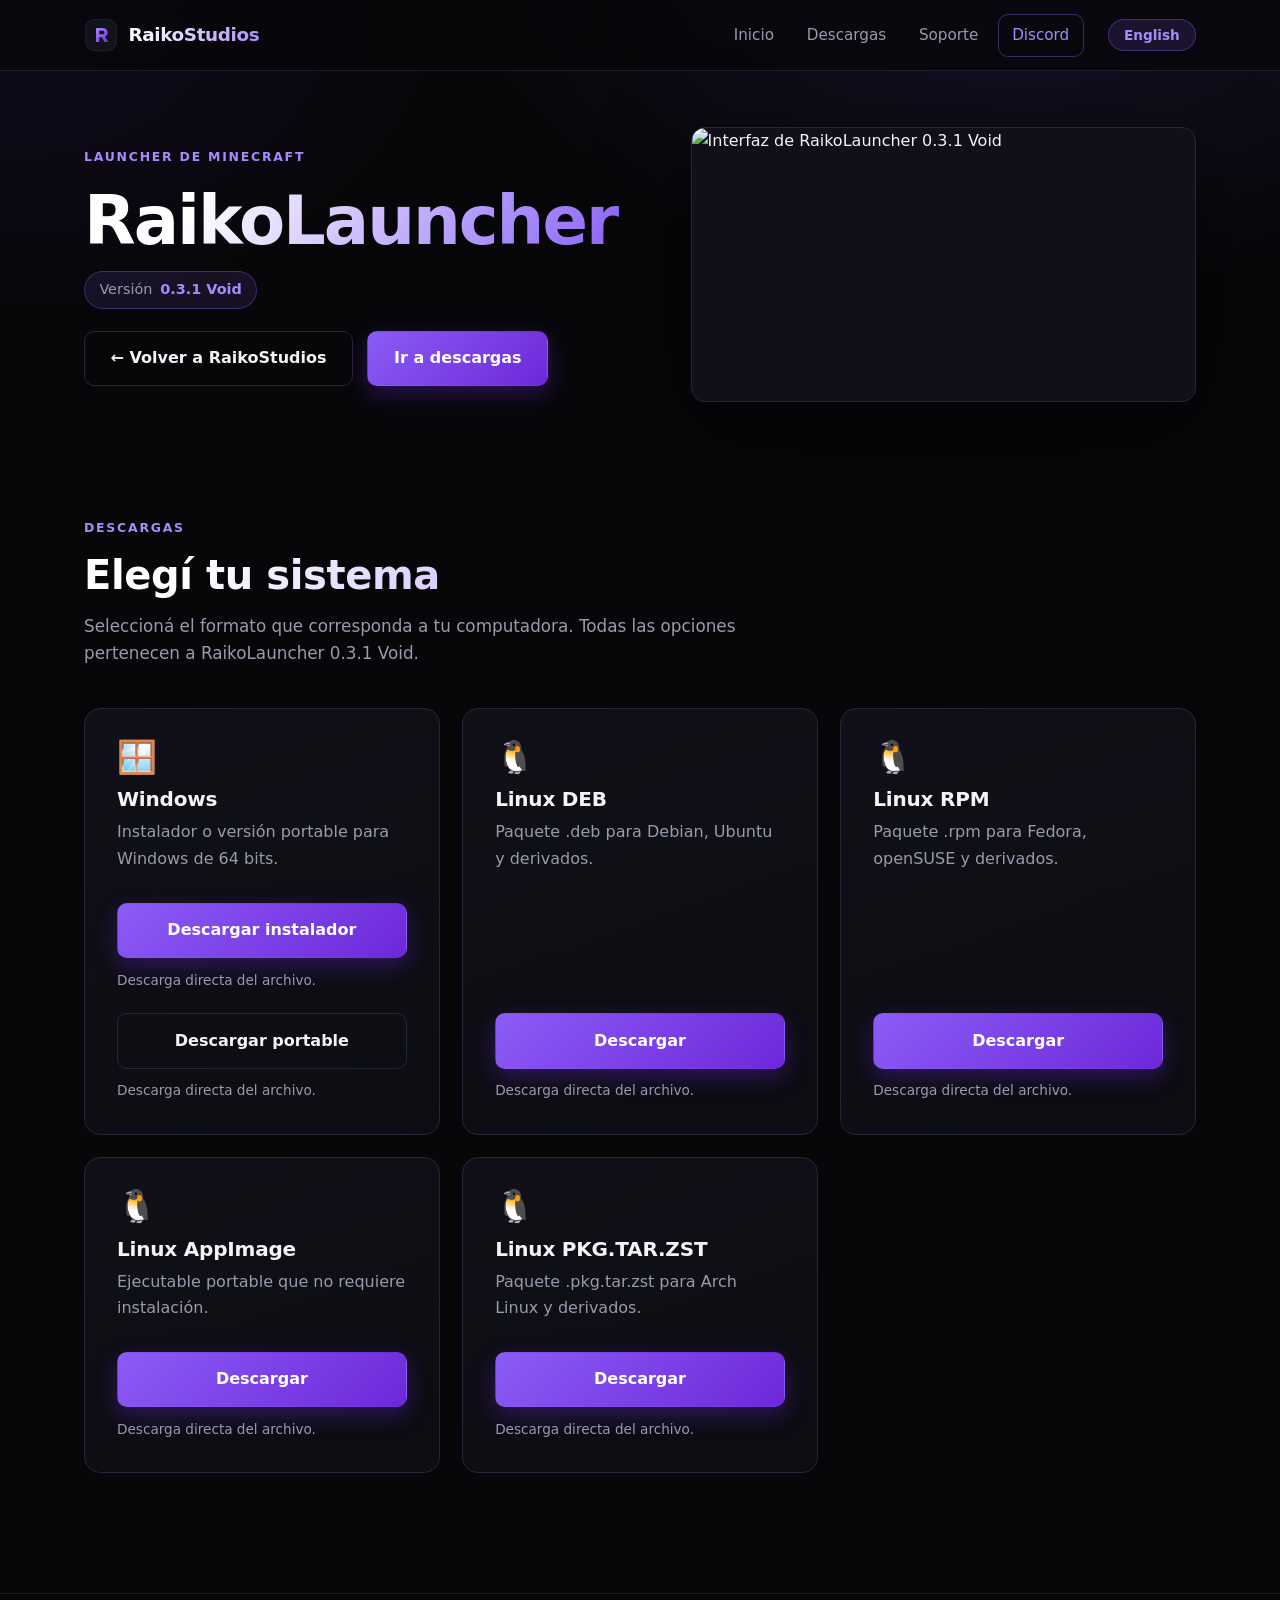
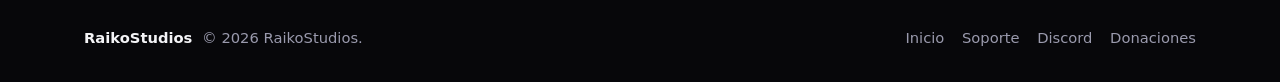
==== raikolauncher.html @ 1c82a844 "Add files via upload" ====
<!DOCTYPE html>
<html lang="es">
<head>
    <meta charset="UTF-8">
    <meta name="viewport" content="width=device-width, initial-scale=1.0">
    <title>RaikoLauncher 0.3.1 Void — RaikoStudios</title>
    <meta name="description"
          content="Descargá RaikoLauncher 0.3.1 Void para Windows y Linux. Una forma sencilla, moderna y personalizable de entrar a Minecraft.">
    <link rel="stylesheet" href="styles.css">
</head>

<body>
    <!-- ===================== ENCABEZADO / NAVEGACIÓN ===================== -->
    <header class="site-header">
        <div class="site-header__inner">
            <a class="brand" href="index.html" aria-label="RaikoStudios, volver al inicio">
                <svg class="brand__mark" viewBox="0 0 48 48" width="34" height="34" aria-hidden="true" focusable="false">
                    <defs>
                        <linearGradient id="brandGrad" x1="0" y1="0" x2="1" y2="1">
                            <stop offset="0" stop-color="#a78bfa"/>
                            <stop offset="1" stop-color="#6d28d9"/>
                        </linearGradient>
                    </defs>
                    <rect x="2" y="2" width="44" height="44" rx="13" fill="#12121a" stroke="#2a2a3a"/>
                    <path d="M17 34V14h9.2c4.4 0 7.3 2.4 7.3 6.4 0 2.7-1.4 4.7-3.7 5.7l4.5 7.9h-5.3l-3.9-7h-3.5v7H17Zm4.6-10.9h4c2 0 3.2-1 3.2-2.6 0-1.7-1.2-2.6-3.2-2.6h-4v5.2Z"
                          fill="url(#brandGrad)"/>
                </svg>
                <span class="brand__name">RaikoStudios</span>
            </a>

            <button class="nav-toggle" id="navToggle" aria-expanded="false" aria-controls="primaryNav" aria-label="Abrir menú">
                <span></span><span></span><span></span>
            </button>

            <nav class="nav" id="primaryNav" aria-label="Navegación principal">
                <ul class="nav__list">
                    <li><a class="nav__link" href="index.html" data-es="Inicio" data-en="Home">Inicio</a></li>
                    <li><a class="nav__link" href="#descargas" data-es="Descargas" data-en="Downloads">Descargas</a></li>
                    <li><a class="nav__link" href="index.html#soporte" data-es="Soporte" data-en="Support">Soporte</a></li>
                    <li><a class="nav__link nav__link--accent" href="https://discord.gg/mD6zvqbBMW" target="_blank" rel="noopener noreferrer">Discord</a></li>
                </ul>
                <button class="lang-toggle" id="langToggle" type="button">
                    <span id="langText">English</span>
                </button>
            </nav>
        </div>
    </header>

    <main>
        <!-- ===================== PRESENTACIÓN DEL LAUNCHER ===================== -->
        <section class="hero hero--compact" id="inicio">
            <div class="hero__inner">
                <div class="hero__content">
                    <p class="eyebrow" data-es="Launcher de Minecraft" data-en="Minecraft Launcher">Launcher de Minecraft</p>
                    <h1 class="hero__title">RaikoLauncher</h1>
                    <div class="version-badge">
                        <span data-es="Versión" data-en="Version">Versión</span>
                        <strong>0.3.1 Void</strong>
                    </div>
                    <div class="hero__actions">
                        <a class="btn btn--ghost" href="index.html"
                           data-es="← Volver a RaikoStudios" data-en="← Back to RaikoStudios">← Volver a RaikoStudios</a>
                        <a class="btn btn--primary" href="#descargas"
                           data-es="Ir a descargas" data-en="Go to downloads">Ir a descargas</a>
                    </div>
                </div>

                <div class="hero__visual">
                    <img class="launcher-art" src="RaikoLauncher.png"
                         alt="Interfaz de RaikoLauncher 0.3.1 Void"
                         width="1360" height="738">
                </div>
            </div>
        </section>

        <!-- ===================== DESCARGAS ===================== -->
        <section class="section" id="descargas">
            <div class="section__head">
                <p class="eyebrow" data-es="Descargas" data-en="Downloads">Descargas</p>
                <h2 class="section__title" data-es="Elegí tu sistema" data-en="Choose your system">Elegí tu sistema</h2>
                <p class="section__subtitle"
                   data-es="Seleccioná el formato que corresponda a tu computadora. Todas las opciones pertenecen a RaikoLauncher 0.3.1 Void."
                   data-en="Select the format that matches your computer. All options belong to RaikoLauncher 0.3.1 Void.">
                    Seleccioná el formato que corresponda a tu computadora. Todas las opciones pertenecen a RaikoLauncher 0.3.1 Void.
                </p>
            </div>

            <div class="downloads-grid">
                <article class="card download-card">
                    <span class="download-card__icon" aria-hidden="true">🪟</span>
                    <h3>Windows</h3>
                    <p class="download-card__desc"
                       data-es="Instalador o versión portable para Windows de 64 bits."
                       data-en="Installer or portable version for 64-bit Windows.">Instalador o versión portable para Windows de 64 bits.</p>
                    <a class="btn btn--primary download-btn" data-download="windows_setup" href="#" data-es="Descargar instalador" data-en="Download installer">Descargar instalador</a>
                    <p class="download-note" data-download-note="windows_setup"></p>
                    <a class="btn btn--ghost download-btn" data-download="windows_portable" href="#" data-es="Descargar portable" data-en="Download portable">Descargar portable</a>
                    <p class="download-note" data-download-note="windows_portable"></p>
                </article>

                <article class="card download-card">
                    <span class="download-card__icon" aria-hidden="true">🐧</span>
                    <h3>Linux DEB</h3>
                    <p class="download-card__desc"
                       data-es="Paquete .deb para Debian, Ubuntu y derivados."
                       data-en=".deb package for Debian, Ubuntu and derivatives.">Paquete .deb para Debian, Ubuntu y derivados.</p>
                    <a class="btn btn--primary download-btn" data-download="linux_deb" href="#" data-es="Descargar" data-en="Download">Descargar</a>
                    <p class="download-note" data-download-note="linux_deb"></p>
                </article>

                <article class="card download-card">
                    <span class="download-card__icon" aria-hidden="true">🐧</span>
                    <h3>Linux RPM</h3>
                    <p class="download-card__desc"
                       data-es="Paquete .rpm para Fedora, openSUSE y derivados."
                       data-en=".rpm package for Fedora, openSUSE and derivatives.">Paquete .rpm para Fedora, openSUSE y derivados.</p>
                    <a class="btn btn--primary download-btn" data-download="linux_rpm" href="#" data-es="Descargar" data-en="Download">Descargar</a>
                    <p class="download-note" data-download-note="linux_rpm"></p>
                </article>

                <article class="card download-card">
                    <span class="download-card__icon" aria-hidden="true">🐧</span>
                    <h3>Linux AppImage</h3>
                    <p class="download-card__desc"
                       data-es="Ejecutable portable que no requiere instalación."
                       data-en="Portable executable that requires no installation.">Ejecutable portable que no requiere instalación.</p>
                    <a class="btn btn--primary download-btn" data-download="linux_appimage" href="#" data-es="Descargar" data-en="Download">Descargar</a>
                    <p class="download-note" data-download-note="linux_appimage"></p>
                </article>

                <article class="card download-card">
                    <span class="download-card__icon" aria-hidden="true">🐧</span>
                    <h3>Linux PKG.TAR.ZST</h3>
                    <p class="download-card__desc"
                       data-es="Paquete .pkg.tar.zst para Arch Linux y derivados."
                       data-en=".pkg.tar.zst package for Arch Linux and derivatives.">Paquete .pkg.tar.zst para Arch Linux y derivados.</p>
                    <a class="btn btn--primary download-btn" data-download="linux_pkg_tar_zst" href="#" data-es="Descargar" data-en="Download">Descargar</a>
                    <p class="download-note" data-download-note="linux_pkg_tar_zst"></p>
                </article>
            </div>
        </section>
    </main>

    <!-- ===================== PIE DE PÁGINA ===================== -->
    <footer class="site-footer">
        <div class="site-footer__inner">
            <div class="site-footer__brand">
                <span class="site-footer__name">RaikoStudios</span>
                <span class="site-footer__copy">© <span id="year">2026</span> RaikoStudios.</span>
            </div>
            <nav class="site-footer__nav" aria-label="Enlaces del pie de página">
                <a href="index.html" data-es="Inicio" data-en="Home">Inicio</a>
                <a href="index.html#soporte" data-es="Soporte" data-en="Support">Soporte</a>
                <a href="https://discord.gg/mD6zvqbBMW" target="_blank" rel="noopener noreferrer">Discord</a>
                <a href="https://Ko-fi.com/raikkito" target="_blank" rel="noopener noreferrer"
                   data-es="Donaciones" data-en="Donations">Donaciones</a>
            </nav>
        </div>
    </footer>

    <script src="script.js"></script>
</body>
</html>
---- styles.css ----
/* =========================================================================
   RaikoStudios — Hoja de estilos principal
   Tema oscuro (negro / gris oscuro) con detalles violetas inspirados en
   RaikoLauncher 0.3.1 Void. Sin dependencias externas.
   ========================================================================= */

*,
*::before,
*::after {
    margin: 0;
    padding: 0;
    box-sizing: border-box;
}

:root {
    /* Paleta */
    --violet: #8b5cf6;
    --violet-dark: #6d28d9;
    --violet-light: #a78bfa;
    --discord: #5865f2;
    --discord-dark: #4752c4;

    --bg: #07070a;
    --bg-2: #0c0c12;
    --surface: #101018;
    --surface-2: #15151f;
    --border: #26263a;
    --border-soft: #1c1c2a;

    --text: #f4f4f7;
    --muted: #9a9aad;

    --success: #34d399;
    --error: #f87171;

    --radius: 16px;
    --radius-sm: 10px;
    --shadow: 0 18px 40px rgba(0, 0, 0, 0.45);
    --max-width: 1160px;
}

html {
    scroll-behavior: smooth;
    scroll-padding-top: 90px;
}

body {
    font-family: system-ui, -apple-system, "Segoe UI", Roboto, "Helvetica Neue", Arial, sans-serif;
    background-color: var(--bg);
    background-image:
        radial-gradient(60rem 40rem at 80% -10%, rgba(139, 92, 246, 0.14), transparent 60%),
        radial-gradient(50rem 35rem at 0% 0%, rgba(109, 40, 217, 0.10), transparent 55%);
    background-attachment: fixed;
    color: var(--text);
    line-height: 1.65;
    min-height: 100vh;
    -webkit-font-smoothing: antialiased;
}

h1, h2, h3 {
    line-height: 1.2;
    letter-spacing: -0.01em;
}

a {
    color: inherit;
}

/* =========================================================================
   ENCABEZADO / NAVEGACIÓN
   ========================================================================= */
.site-header {
    position: sticky;
    top: 0;
    z-index: 100;
    background: rgba(7, 7, 10, 0.78);
    border-bottom: 1px solid var(--border-soft);
    backdrop-filter: blur(12px);
    -webkit-backdrop-filter: blur(12px);
}

.site-header__inner {
    max-width: var(--max-width);
    margin: 0 auto;
    padding: 0.85rem 1.5rem;
    display: flex;
    align-items: center;
    justify-content: space-between;
    gap: 1rem;
}

.brand {
    display: inline-flex;
    align-items: center;
    gap: 0.65rem;
    text-decoration: none;
    font-weight: 700;
    font-size: 1.15rem;
    letter-spacing: -0.02em;
}

.brand__mark {
    flex-shrink: 0;
    transition: transform 0.3s ease;
}

.brand:hover .brand__mark {
    transform: rotate(-6deg) scale(1.05);
}

.brand__name {
    background: linear-gradient(120deg, #fff 10%, var(--violet-light) 100%);
    -webkit-background-clip: text;
    background-clip: text;
    -webkit-text-fill-color: transparent;
}

.nav {
    display: flex;
    align-items: center;
    gap: 1.5rem;
}

.nav__list {
    display: flex;
    align-items: center;
    gap: 0.35rem;
    list-style: none;
}

.nav__link {
    display: inline-block;
    padding: 0.5rem 0.85rem;
    border-radius: var(--radius-sm);
    text-decoration: none;
    font-size: 0.95rem;
    font-weight: 500;
    color: var(--muted);
    transition: color 0.25s ease, background-color 0.25s ease;
}

.nav__link:hover,
.nav__link:focus-visible {
    color: var(--text);
    background-color: rgba(139, 92, 246, 0.12);
    outline: none;
}

.nav__link--accent {
    color: var(--violet-light);
    border: 1px solid rgba(139, 92, 246, 0.4);
}

.nav__link--accent:hover {
    background-color: rgba(139, 92, 246, 0.2);
    color: #fff;
}

.lang-toggle {
    background: rgba(139, 92, 246, 0.15);
    color: var(--violet-light);
    border: 1px solid rgba(139, 92, 246, 0.35);
    padding: 0.45rem 0.95rem;
    border-radius: 999px;
    cursor: pointer;
    font-size: 0.85rem;
    font-weight: 600;
    font-family: inherit;
    transition: all 0.25s ease;
}

.lang-toggle:hover {
    background: var(--violet);
    color: #fff;
    border-color: var(--violet);
}

/* Botón hamburguesa (oculto en escritorio) */
.nav-toggle {
    display: none;
    flex-direction: column;
    justify-content: center;
    gap: 5px;
    width: 42px;
    height: 42px;
    padding: 0 9px;
    background: rgba(139, 92, 246, 0.12);
    border: 1px solid rgba(139, 92, 246, 0.3);
    border-radius: var(--radius-sm);
    cursor: pointer;
}

.nav-toggle span {
    display: block;
    height: 2px;
    width: 100%;
    background: var(--violet-light);
    border-radius: 2px;
    transition: transform 0.3s ease, opacity 0.3s ease;
}

.nav-toggle[aria-expanded="true"] span:nth-child(1) {
    transform: translateY(7px) rotate(45deg);
}

.nav-toggle[aria-expanded="true"] span:nth-child(2) {
    opacity: 0;
}

.nav-toggle[aria-expanded="true"] span:nth-child(3) {
    transform: translateY(-7px) rotate(-45deg);
}

/* =========================================================================
   LAYOUT GENERAL
   ========================================================================= */
main {
    max-width: var(--max-width);
    margin: 0 auto;
    padding: 0 1.5rem;
}

.section {
    padding: 4.5rem 0;
}

.section__head {
    max-width: 720px;
    margin-bottom: 2.5rem;
}

.eyebrow {
    display: inline-block;
    font-size: 0.78rem;
    font-weight: 700;
    letter-spacing: 0.14em;
    text-transform: uppercase;
    color: var(--violet-light);
    margin-bottom: 0.75rem;
}

.section__title {
    font-size: clamp(1.8rem, 3.2vw, 2.5rem);
    font-weight: 700;
    margin-bottom: 0.85rem;
    background: linear-gradient(120deg, #ffffff 15%, var(--violet-light) 100%);
    -webkit-background-clip: text;
    background-clip: text;
    -webkit-text-fill-color: transparent;
}

.section__subtitle {
    font-size: 1.05rem;
    color: var(--muted);
}

/* =========================================================================
   BOTONES
   ========================================================================= */
.btn {
    display: inline-flex;
    align-items: center;
    justify-content: center;
    gap: 0.5rem;
    padding: 0.85rem 1.6rem;
    border-radius: var(--radius-sm);
    border: 1px solid transparent;
    text-decoration: none;
    font-weight: 600;
    font-size: 1rem;
    font-family: inherit;
    cursor: pointer;
    transition: transform 0.25s ease, box-shadow 0.25s ease, background-color 0.25s ease, border-color 0.25s ease, color 0.25s ease;
}

.btn:focus-visible {
    outline: 2px solid var(--violet-light);
    outline-offset: 2px;
}

.btn--primary {
    background: linear-gradient(135deg, var(--violet) 0%, var(--violet-dark) 100%);
    color: #fff;
    box-shadow: 0 8px 22px rgba(109, 40, 217, 0.35);
}

.btn--primary:hover {
    transform: translateY(-2px);
    box-shadow: 0 12px 30px rgba(139, 92, 246, 0.45);
}

.btn--ghost {
    background: transparent;
    color: var(--text);
    border-color: var(--border);
}

.btn--ghost:hover {
    border-color: var(--violet);
    color: var(--violet-light);
    transform: translateY(-2px);
}

.btn--discord {
    background: linear-gradient(135deg, var(--discord) 0%, var(--discord-dark) 100%);
    color: #fff;
    box-shadow: 0 8px 22px rgba(88, 101, 242, 0.35);
}

.btn--discord:hover {
    transform: translateY(-2px);
    box-shadow: 0 12px 30px rgba(88, 101, 242, 0.5);
}

.btn--block {
    width: 100%;
}

.btn.is-disabled {
    background: var(--surface-2);
    color: var(--muted);
    border-color: var(--border);
    box-shadow: none;
    cursor: not-allowed;
    pointer-events: none;
}

/* =========================================================================
   HERO
   ========================================================================= */
.hero {
    padding: 5rem 0 3.5rem;
}

.hero--compact {
    padding: 3.5rem 0 2.5rem;
}

.hero__inner {
    display: grid;
    grid-template-columns: 1.05fr 0.95fr;
    align-items: center;
    gap: 3rem;
}

.hero__title {
    font-size: clamp(2.6rem, 6vw, 4.2rem);
    font-weight: 800;
    letter-spacing: -0.03em;
    line-height: 1.05;
    background: linear-gradient(120deg, #ffffff 20%, var(--violet-light) 75%, var(--violet) 100%);
    -webkit-background-clip: text;
    background-clip: text;
    -webkit-text-fill-color: transparent;
    margin: 0.35rem 0 0.9rem;
}

.version-badge {
    display: inline-flex;
    align-items: center;
    gap: 0.5rem;
    padding: 0.4rem 0.9rem;
    border-radius: 999px;
    background: rgba(139, 92, 246, 0.12);
    border: 1px solid rgba(139, 92, 246, 0.35);
    font-size: 0.9rem;
    color: var(--muted);
    margin-bottom: 1.35rem;
}

.version-badge strong {
    color: var(--violet-light);
    font-weight: 700;
}

.hero__text {
    font-size: 1.12rem;
    color: var(--muted);
    max-width: 34rem;
    margin-bottom: 2rem;
}

.hero__actions {
    display: flex;
    flex-wrap: wrap;
    gap: 0.9rem;
}

.hero__visual {
    display: flex;
    justify-content: center;
}

.launcher-art {
    width: 100%;
    max-width: 520px;
    height: auto;
    border: 1px solid var(--border);
    border-radius: 14px;
    background: var(--surface);
    filter: drop-shadow(0 25px 45px rgba(0, 0, 0, 0.55));
    animation: floatIn 0.8s ease both;
}

/* =========================================================================
   TARJETAS
   ========================================================================= */
.card {
    background: linear-gradient(160deg, var(--surface) 0%, var(--bg-2) 100%);
    border: 1px solid var(--border);
    border-radius: var(--radius);
    padding: 2rem;
    transition: transform 0.3s ease, border-color 0.3s ease, box-shadow 0.3s ease;
}

.card:hover {
    border-color: rgba(139, 92, 246, 0.5);
    transform: translateY(-4px);
    box-shadow: var(--shadow);
}

.card h3 {
    font-size: 1.25rem;
    margin-bottom: 0.75rem;
}

.card p {
    color: var(--muted);
}

.card__content {
    max-width: 720px;
}

.card--discord {
    background:
        radial-gradient(40rem 20rem at 100% 0%, rgba(88, 101, 242, 0.18), transparent 60%),
        linear-gradient(160deg, var(--surface) 0%, var(--bg-2) 100%);
}

.card--donate {
    background:
        radial-gradient(40rem 20rem at 100% 0%, rgba(139, 92, 246, 0.18), transparent 60%),
        linear-gradient(160deg, var(--surface) 0%, var(--bg-2) 100%);
}

.card .btn {
    margin-top: 1.4rem;
}

/* Soporte */
.support-card {
    max-width: 680px;
}

.contact-form {
    margin-top: 0.5rem;
}

.form-group {
    display: flex;
    flex-direction: column;
    margin-bottom: 1.1rem;
}

.form-group label {
    font-weight: 600;
    font-size: 0.92rem;
    margin-bottom: 0.4rem;
    color: var(--text);
}

.form-group input,
.form-group textarea {
    padding: 0.8rem 0.9rem;
    background: rgba(0, 0, 0, 0.35);
    border: 1px solid var(--border);
    border-radius: var(--radius-sm);
    color: var(--text);
    font-family: inherit;
    font-size: 1rem;
    transition: border-color 0.25s ease, box-shadow 0.25s ease, background-color 0.25s ease;
}

.form-group textarea {
    resize: vertical;
    min-height: 130px;
}

.form-group input:focus,
.form-group textarea:focus {
    outline: none;
    border-color: var(--violet);
    background: rgba(139, 92, 246, 0.08);
    box-shadow: 0 0 0 3px rgba(139, 92, 246, 0.18);
}

.form-message {
    margin-top: 1rem;
    padding: 0.9rem 1rem;
    border-radius: var(--radius-sm);
    text-align: center;
    font-weight: 500;
    display: none;
}

.form-message.success {
    display: block;
    background: rgba(52, 211, 153, 0.12);
    color: var(--success);
    border: 1px solid rgba(52, 211, 153, 0.45);
}

.form-message.error {
    display: block;
    background: rgba(248, 113, 113, 0.12);
    color: var(--error);
    border: 1px solid rgba(248, 113, 113, 0.45);
}

/* =========================================================================
   DESCARGAS (raikolauncher.html)
   ========================================================================= */
.downloads-grid {
    display: grid;
    grid-template-columns: repeat(auto-fit, minmax(280px, 1fr));
    gap: 1.4rem;
}

.download-card {
    display: flex;
    flex-direction: column;
    align-items: flex-start;
}

.download-card__icon {
    font-size: 2rem;
    line-height: 1;
    margin-bottom: 0.9rem;
}

.download-card h3 {
    margin-bottom: 0.5rem;
}

.download-card__desc {
    flex-grow: 1;
    margin-bottom: 0.5rem;
}

.download-btn {
    margin-top: 1rem;
    width: 100%;
}

.download-note {
    margin-top: 0.65rem;
    font-size: 0.85rem;
    color: var(--muted);
    min-height: 1.2em;
}

.download-note.is-warning {
    color: #fbbf24;
}

/* =========================================================================
   PIE DE PÁGINA
   ========================================================================= */
.site-footer {
    border-top: 1px solid var(--border-soft);
    margin-top: 3rem;
}

.site-footer__inner {
    max-width: var(--max-width);
    margin: 0 auto;
    padding: 2rem 1.5rem;
    display: flex;
    flex-wrap: wrap;
    align-items: center;
    justify-content: space-between;
    gap: 1rem;
    color: var(--muted);
    font-size: 0.92rem;
}

.site-footer__brand {
    display: flex;
    align-items: baseline;
    gap: 0.6rem;
    flex-wrap: wrap;
}

.site-footer__name {
    font-weight: 700;
    color: var(--text);
}

.site-footer__nav {
    display: flex;
    flex-wrap: wrap;
    gap: 1.1rem;
}

.site-footer__nav a {
    text-decoration: none;
    color: var(--muted);
    transition: color 0.25s ease;
}

.site-footer__nav a:hover {
    color: var(--violet-light);
}

/* =========================================================================
   ANIMACIONES
   ========================================================================= */
@keyframes floatIn {
    from {
        opacity: 0;
        transform: translateY(18px);
    }
    to {
        opacity: 1;
        transform: translateY(0);
    }
}

.reveal {
    opacity: 0;
    transform: translateY(24px);
    transition: opacity 0.6s ease, transform 0.6s ease;
}

.reveal.is-visible {
    opacity: 1;
    transform: translateY(0);
}

@media (prefers-reduced-motion: reduce) {
    html {
        scroll-behavior: auto;
    }
    .reveal,
    .launcher-art {
        animation: none;
        transition: none;
        opacity: 1;
        transform: none;
    }
}

/* =========================================================================
   RESPONSIVE
   ========================================================================= */
@media (max-width: 900px) {
    .hero__inner {
        grid-template-columns: 1fr;
        gap: 2.5rem;
    }

    .hero__visual {
        order: -1;
    }
}

@media (max-width: 768px) {
    .nav-toggle {
        display: flex;
    }

    .nav {
        position: absolute;
        top: 100%;
        left: 0;
        right: 0;
        flex-direction: column;
        align-items: stretch;
        gap: 0.75rem;
        padding: 1rem 1.5rem 1.4rem;
        background: rgba(7, 7, 10, 0.97);
        border-bottom: 1px solid var(--border);
        backdrop-filter: blur(12px);
        -webkit-backdrop-filter: blur(12px);
        transform: translateY(-8px);
        opacity: 0;
        pointer-events: none;
        transition: opacity 0.25s ease, transform 0.25s ease;
    }

    .nav.is-open {
        transform: translateY(0);
        opacity: 1;
        pointer-events: auto;
    }

    .nav__list {
        flex-direction: column;
        align-items: stretch;
        gap: 0.25rem;
    }

    .nav__link {
        display: block;
        padding: 0.75rem 1rem;
        font-size: 1rem;
    }

    .lang-toggle {
        align-self: flex-start;
    }

    .section {
        padding: 3.25rem 0;
    }

    .hero,
    .hero--compact {
        padding: 2.5rem 0 2rem;
    }

    .hero__text {
        font-size: 1.05rem;
    }
}

@media (max-width: 480px) {
    main,
    .site-header__inner,
    .site-footer__inner {
        padding-left: 1.1rem;
        padding-right: 1.1rem;
    }

    .card {
        padding: 1.5rem;
    }

    .hero__actions .btn {
        width: 100%;
    }
}
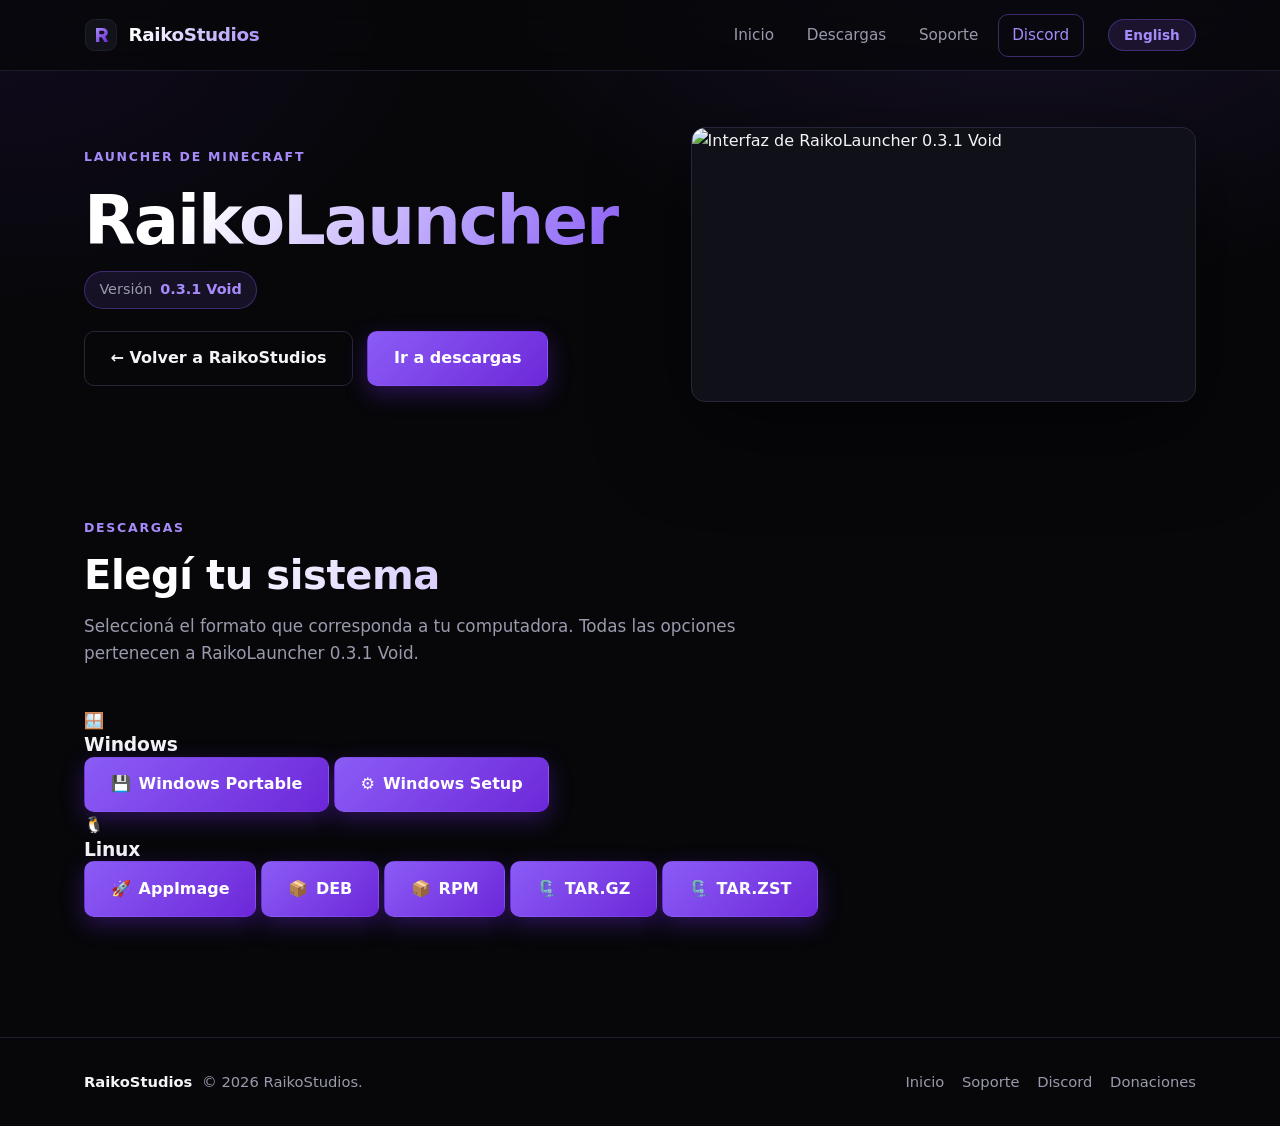
==== commit 1c3f42e0: "Refactor download section for Windows and Linux" ====
--- a/raikolauncher.html
+++ b/raikolauncher.html
@@ -85,58 +85,64 @@
                 </p>
             </div>
 
-            <div class="downloads-grid">
-                <article class="card download-card">
-                    <span class="download-card__icon" aria-hidden="true">🪟</span>
-                    <h3>Windows</h3>
-                    <p class="download-card__desc"
-                       data-es="Instalador o versión portable para Windows de 64 bits."
-                       data-en="Installer or portable version for 64-bit Windows.">Instalador o versión portable para Windows de 64 bits.</p>
-                    <a class="btn btn--primary download-btn" data-download="windows_setup" href="#" data-es="Descargar instalador" data-en="Download installer">Descargar instalador</a>
-                    <p class="download-note" data-download-note="windows_setup"></p>
-                    <a class="btn btn--ghost download-btn" data-download="windows_portable" href="#" data-es="Descargar portable" data-en="Download portable">Descargar portable</a>
-                    <p class="download-note" data-download-note="windows_portable"></p>
-                </article>
+            <div class="os-section">
+                <div class="os-section__head">
+                    <span class="os-section__icon" aria-hidden="true">🪟</span>
+                    <h3 class="os-section__name">Windows</h3>
+                </div>
+                <div class="os-section__buttons">
+                    <a class="btn btn--primary os-button"
+                       href="https://drive.google.com/file/d/1GQl41-_YpugLfB3TPO3q6FIMhkKWoiJb/view?usp=sharing"
+                       target="_blank" rel="noopener noreferrer">
+                        <span class="os-button__icon" aria-hidden="true">💾</span>
+                        Windows Portable
+                    </a>
+                    <a class="btn btn--primary os-button"
+                       href="https://drive.google.com/file/d/1ymQ_UKxZptWs2wAmpQom5XIu-AH3Qwes/view?usp=sharing"
+                       target="_blank" rel="noopener noreferrer">
+                        <span class="os-button__icon" aria-hidden="true">⚙️</span>
+                        Windows Setup
+                    </a>
+                </div>
+            </div>
 
-                <article class="card download-card">
-                    <span class="download-card__icon" aria-hidden="true">🐧</span>
-                    <h3>Linux DEB</h3>
-                    <p class="download-card__desc"
-                       data-es="Paquete .deb para Debian, Ubuntu y derivados."
-                       data-en=".deb package for Debian, Ubuntu and derivatives.">Paquete .deb para Debian, Ubuntu y derivados.</p>
-                    <a class="btn btn--primary download-btn" data-download="linux_deb" href="#" data-es="Descargar" data-en="Download">Descargar</a>
-                    <p class="download-note" data-download-note="linux_deb"></p>
-                </article>
-
-                <article class="card download-card">
-                    <span class="download-card__icon" aria-hidden="true">🐧</span>
-                    <h3>Linux RPM</h3>
-                    <p class="download-card__desc"
-                       data-es="Paquete .rpm para Fedora, openSUSE y derivados."
-                       data-en=".rpm package for Fedora, openSUSE and derivatives.">Paquete .rpm para Fedora, openSUSE y derivados.</p>
-                    <a class="btn btn--primary download-btn" data-download="linux_rpm" href="#" data-es="Descargar" data-en="Download">Descargar</a>
-                    <p class="download-note" data-download-note="linux_rpm"></p>
-                </article>
-
-                <article class="card download-card">
-                    <span class="download-card__icon" aria-hidden="true">🐧</span>
-                    <h3>Linux AppImage</h3>
-                    <p class="download-card__desc"
-                       data-es="Ejecutable portable que no requiere instalación."
-                       data-en="Portable executable that requires no installation.">Ejecutable portable que no requiere instalación.</p>
-                    <a class="btn btn--primary download-btn" data-download="linux_appimage" href="#" data-es="Descargar" data-en="Download">Descargar</a>
-                    <p class="download-note" data-download-note="linux_appimage"></p>
-                </article>
-
-                <article class="card download-card">
-                    <span class="download-card__icon" aria-hidden="true">🐧</span>
-                    <h3>Linux PKG.TAR.ZST</h3>
-                    <p class="download-card__desc"
-                       data-es="Paquete .pkg.tar.zst para Arch Linux y derivados."
-                       data-en=".pkg.tar.zst package for Arch Linux and derivatives.">Paquete .pkg.tar.zst para Arch Linux y derivados.</p>
-                    <a class="btn btn--primary download-btn" data-download="linux_pkg_tar_zst" href="#" data-es="Descargar" data-en="Download">Descargar</a>
-                    <p class="download-note" data-download-note="linux_pkg_tar_zst"></p>
-                </article>
+            <div class="os-section">
+                <div class="os-section__head">
+                    <span class="os-section__icon" aria-hidden="true">🐧</span>
+                    <h3 class="os-section__name">Linux</h3>
+                </div>
+                <div class="os-section__buttons">
+                    <a class="btn btn--primary os-button"
+                       href="https://drive.google.com/file/d/13GWQdLWshc3Tbio-QNwuz8X-LNgO2elb/view?usp=sharing"
+                       target="_blank" rel="noopener noreferrer">
+                        <span class="os-button__icon" aria-hidden="true">🚀</span>
+                        AppImage
+                    </a>
+                    <a class="btn btn--primary os-button"
+                       href="https://drive.google.com/file/d/1-xm6wZPDbPzQyfXL7qxCZCeSV1pG_GYx/view?usp=sharing"
+                       target="_blank" rel="noopener noreferrer">
+                        <span class="os-button__icon" aria-hidden="true">📦</span>
+                        DEB
+                    </a>
+                    <a class="btn btn--primary os-button"
+                       href="https://drive.google.com/file/d/1MQ014FP-esVonL7E_St_4YWSa6PRvgdZ/view?usp=sharing"
+                       target="_blank" rel="noopener noreferrer">
+                        <span class="os-button__icon" aria-hidden="true">📦</span>
+                        RPM
+                    </a>
+                    <a class="btn btn--primary os-button"
+                       href="https://drive.google.com/file/d/1gqB_BlrYFkAM1qMKpst9BlZmVdhYl6Jc/view?usp=sharing"
+                       target="_blank" rel="noopener noreferrer">
+                        <span class="os-button__icon" aria-hidden="true">🗜️</span>
+                        TAR.GZ
+                    </a>
+                    <a class="btn btn--primary os-button"
+                       href="https://drive.google.com/file/d/17o5Oabwv-BzLaKc28gID5Qc-o5mzEE0e/view?usp=sharing"
+                       target="_blank" rel="noopener noreferrer">
+                        <span class="os-button__icon" aria-hidden="true">🗜️</span>
+                        TAR.ZST
+                    </a>
+                </div>
             </div>
         </section>
     </main>
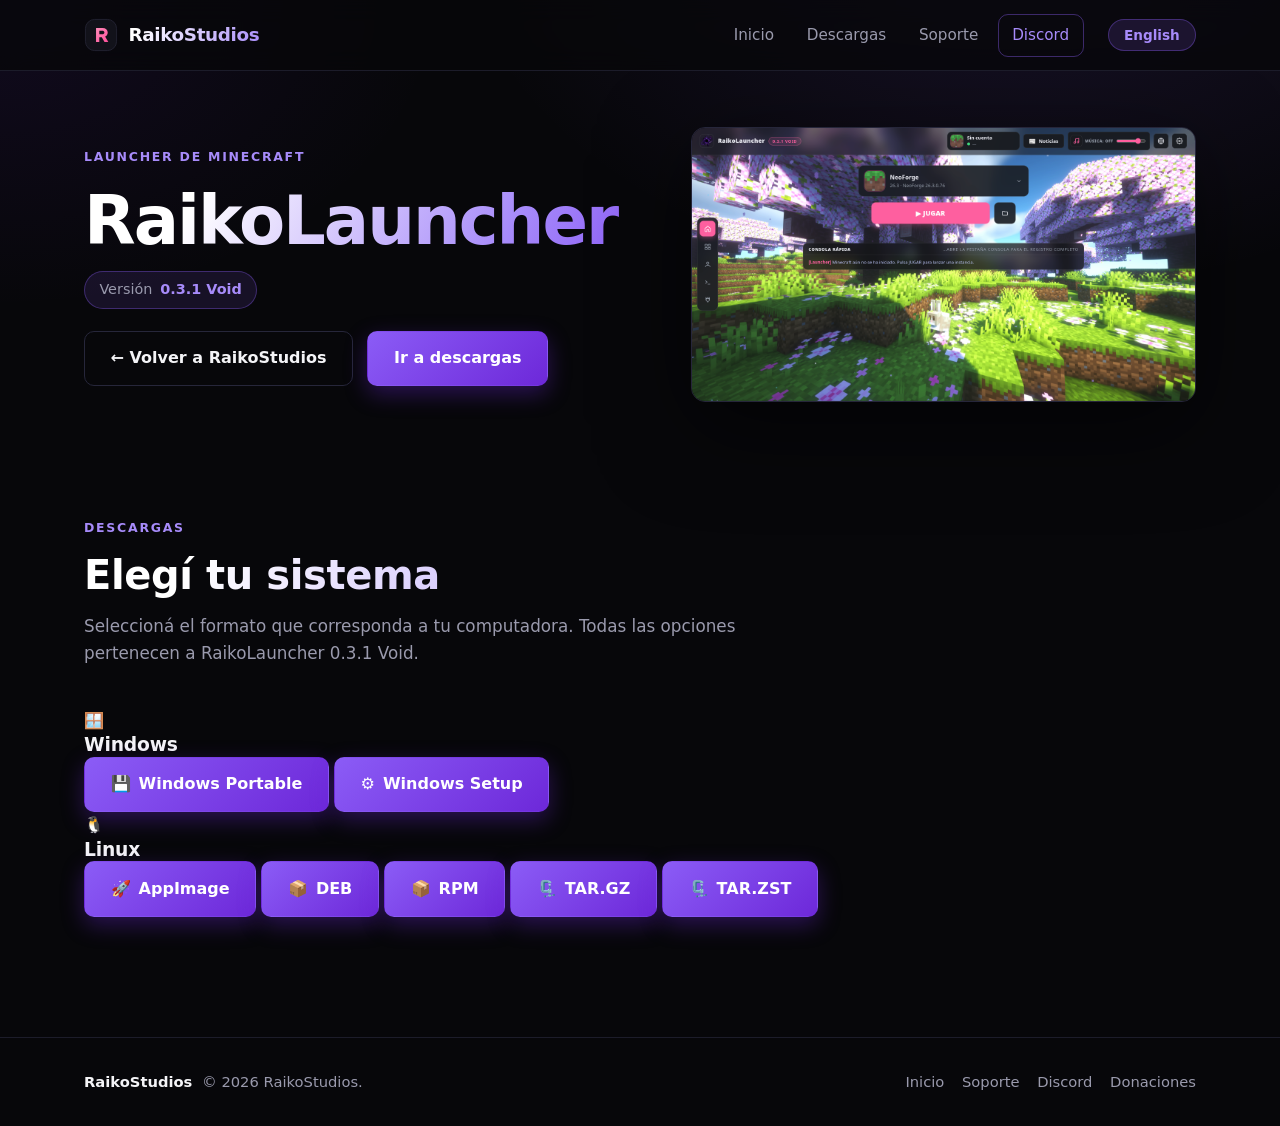
==== commit 6744aa09: "Change brand gradient colors in raikolauncher.html Updated brand gradient colors in SVG for RaikoLau" ====
--- a/raikolauncher.html
+++ b/raikolauncher.html
@@ -6,6 +6,9 @@
     <title>RaikoLauncher 0.3.1 Void — RaikoStudios</title>
     <meta name="description"
           content="Descargá RaikoLauncher 0.3.1 Void para Windows y Linux. Una forma sencilla, moderna y personalizable de entrar a Minecraft.">
+        <link rel="preconnect" href="https://fonts.googleapis.com">
+        <link rel="preconnect" href="https://fonts.gstatic.com" crossorigin>
+        <link href="https://fonts.googleapis.com/css2?family=DM+Sans:wght@400;500;600;700&family=Space+Grotesk:wght@500;600;700&display=swap" rel="stylesheet">
     <link rel="stylesheet" href="styles.css">
 </head>
 
@@ -17,8 +20,8 @@
                 <svg class="brand__mark" viewBox="0 0 48 48" width="34" height="34" aria-hidden="true" focusable="false">
                     <defs>
                         <linearGradient id="brandGrad" x1="0" y1="0" x2="1" y2="1">
-                            <stop offset="0" stop-color="#a78bfa"/>
-                            <stop offset="1" stop-color="#6d28d9"/>
+                            <stop offset="0" stop-color="#ff8cba"/>
+                            <stop offset="1" stop-color="#ff4f9a"/>
                         </linearGradient>
                     </defs>
                     <rect x="2" y="2" width="44" height="44" rx="13" fill="#12121a" stroke="#2a2a3a"/>
